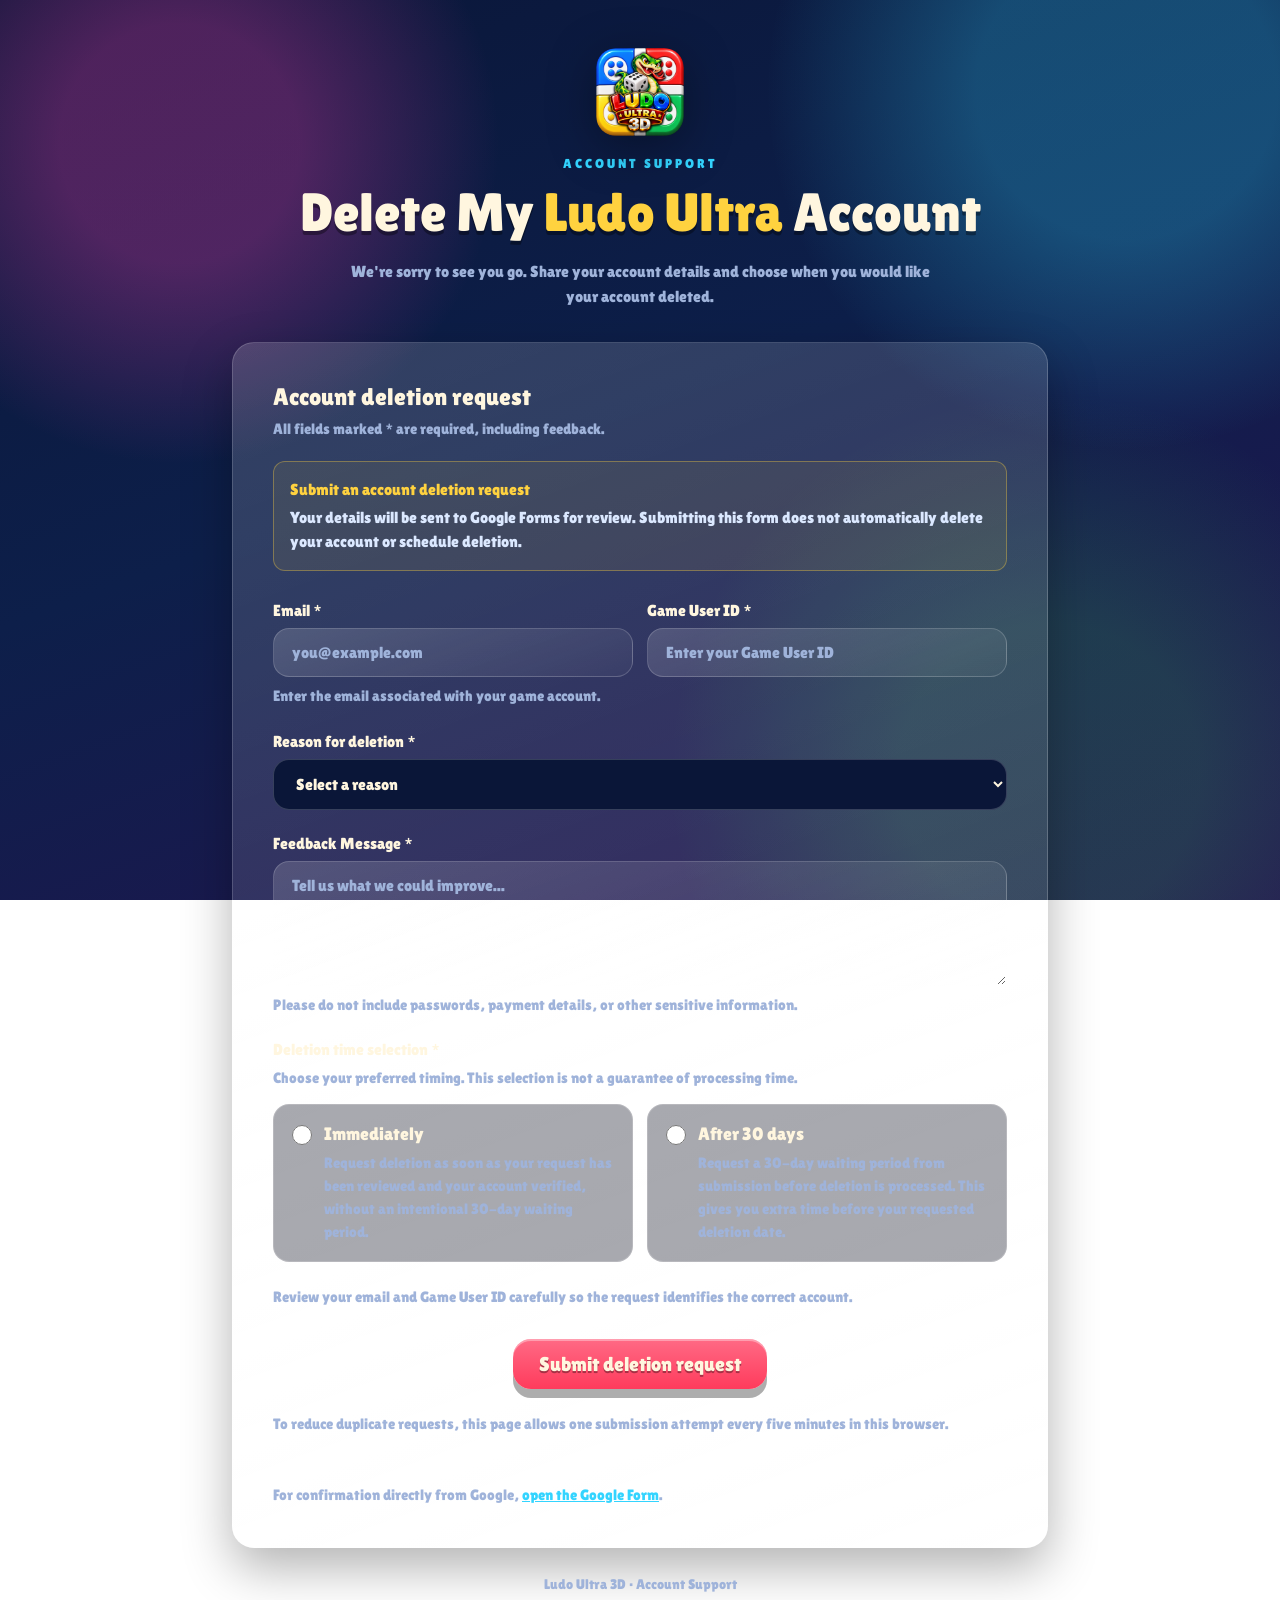
==== delete-account.html @ 0983fdbd "make Delete Account Form and Update Item Descriptions" ====
<!DOCTYPE html>
<html lang="en">
<head>
    <meta charset="UTF-8">
    <meta name="viewport" content="width=device-width, initial-scale=1.0">
    <meta name="description" content="Request deletion of your Ludo Ultra account.">
    <meta name="theme-color" content="#0a1638">
    <title>Delete My Ludo Ultra Account</title>
    <link rel="icon" type="image/png" href="assets/images/Ludo%20Ultra%20App%20Icon%20512.png">
    <link rel="stylesheet" href="styles.css">
</head>
<body class="account-deletion-page">
    <main class="container deletion-container">
        <header class="deletion-header">
            <img src="assets/images/Ludo%20Ultra%20App%20Icon%20512.png" width="88" height="88" alt="Ludo Ultra 3D">
            <p class="deletion-eyebrow">ACCOUNT SUPPORT</p>
            <h1>Delete My <span>Ludo Ultra</span> Account</h1>
            <p>We're sorry to see you go. Share your account details and choose when you would like your account deleted.</p>
        </header>

        <section class="deletion-panel" aria-labelledby="deletionFormTitle">
            <h2 id="deletionFormTitle">Account deletion request</h2>
            <p class="deletion-help">All fields marked * are required, including feedback.</p>
            <div class="deletion-notice" id="deletionNotice">
                <strong>Submit an account deletion request</strong>
                <p>Your details will be sent to Google Forms for review. Submitting this form does not automatically delete your account or schedule deletion.</p>
            </div>

            <form class="feedback-form deletion-form" id="deletionForm" aria-describedby="deletionNotice">
                <div class="form-row">
                    <div class="deletion-field">
                        <label for="deletionEmail">Email *</label>
                        <input id="deletionEmail" name="email" type="email" autocomplete="email" placeholder="you@example.com" aria-describedby="emailHelp" required>
                        <small id="emailHelp">Enter the email associated with your game account.</small>
                    </div>
                    <div class="deletion-field">
                        <label for="gameUserId">Game User ID *</label>
                        <input id="gameUserId" name="gameUserId" type="text" autocomplete="off" spellcheck="false" placeholder="Enter your Game User ID" required>
                    </div>
                </div>

                <div class="deletion-field">
                    <label for="deletionReason">Reason for deletion *</label>
                    <select id="deletionReason" name="reason" required>
                        <option value="" disabled selected>Select a reason</option>
                        <option>I no longer play the game</option>
                        <option>I want to reduce my gaming time</option>
                        <option>I have privacy or data concerns</option>
                        <option>I experienced technical issues or bugs</option>
                        <option>I am not satisfied with the gameplay</option>
                        <option>I had a negative multiplayer experience</option>
                        <option>I have a duplicate or unused account</option>
                        <option>I want to start fresh</option>
                        <option value="other">Other — write your own reason</option>
                        <option>Prefer not to say</option>
                    </select>
                </div>

                <div class="deletion-field">
                    <label for="deletionFeedback">Feedback Message *</label>
                    <textarea id="deletionFeedback" name="feedback" rows="5" maxlength="5000" placeholder="Tell us what we could improve..." aria-describedby="feedbackHelp" required></textarea>
                    <small id="feedbackHelp">Please do not include passwords, payment details, or other sensitive information.</small>
                </div>

                <div class="deletion-field" id="customReasonField" hidden>
                    <label for="customReason">Your reason *</label>
                    <textarea id="customReason" name="customReason" rows="3" maxlength="2000" placeholder="Tell us your reason for deletion" disabled></textarea>
                </div>

                <fieldset class="deletion-timing">
                    <legend>Deletion time selection *</legend>
                    <p class="deletion-help" id="timingHelp">Choose your preferred timing. This selection is not a guarantee of processing time.</p>
                    <div class="deletion-options">
                        <label class="deletion-option">
                            <input type="radio" name="deletionTiming" value="immediately" aria-describedby="timingHelp immediatelyHelp" required>
                            <span><strong>Immediately</strong><span id="immediatelyHelp">Request deletion as soon as your request has been reviewed and your account verified, without an intentional 30-day waiting period.</span></span>
                        </label>
                        <label class="deletion-option">
                            <input type="radio" name="deletionTiming" value="after-30-days" aria-describedby="timingHelp thirtyDaysHelp" required>
                            <span><strong>After 30 days</strong><span id="thirtyDaysHelp">Request a 30-day waiting period from submission before deletion is processed. This gives you extra time before your requested deletion date.</span></span>
                        </label>
                    </div>
                </fieldset>

                <p class="deletion-help">Review your email and Game User ID carefully so the request identifies the correct account.</p>
                <button class="dice-btn" type="submit" aria-describedby="deletionCooldown" disabled>Submit deletion request</button>
                <p class="deletion-help" id="deletionCooldown"></p>
                <p class="deletion-help" id="deletionStatus" role="status" aria-live="polite"></p>
                <p class="deletion-help">For confirmation directly from Google, <a href="https://docs.google.com/forms/d/e/1FAIpQLSffWVVOygSy-FsRCO3yV0xfUbNnQyt8HEnCUaLh7qdrIJ4buQ/viewform" target="_blank" rel="noopener noreferrer">open the Google Form</a>.</p>
                <noscript><p class="deletion-help">Enable JavaScript to submit here, or use the Google Form link above.</p></noscript>
            </form>
        </section>
        <footer class="deletion-footer">Ludo Ultra 3D · Account Support</footer>
    </main>
    <script src="delete-account.js"></script>
</body>
</html>
---- styles.css ----
/* ============================================================
   LUDO ULTRA 3D — TOY-ARCADE REDESIGN
   Glossy toy-3D look pulled straight from the game art:
   chunky multicolor type, wood/neon glows, hard offsets,
   deep-navy gloss.
   ============================================================ */

@font-face {
    font-family: 'Lilita One';
    src: url('assets/Fonts/Lilita_One/LilitaOne-Regular.ttf') format('truetype');
    font-weight: 100;
    font-style: normal;
    font-display: swap;
}

/* ---------- Variables ---------- */
:root {
    --bg-deep: #0a1638;
    --bg-deep-2: #0d1f4a;
    --ink: #060b1c;

    --red: #ff3b5c;
    --green: #3ddc5a;
    --yellow: #ffd23f;
    --blue: #2ea8ff;
    --gold: #ffcf3f;
    --magenta: #ff3fb4;
    --cyan: #33d4ff;
    --cream: #fff6df;

    --text: #dbe8ff;
    --text-dim: #9fb3da;

    --glass: linear-gradient(160deg, rgba(255, 255, 255, 0.16), rgba(255, 255, 255, 0.04));
    --glass-border: rgba(255, 255, 255, 0.18);
    --toy-shadow: 0 9px 0 rgba(0, 0, 0, 0.32);
    --r-lg: 22px;
    --r-md: 16px;
    --r-sm: 12px;

    --font: 'Lilita One', 'Trebuchet MS', 'Segoe UI', sans-serif;
}

/* ---------- Reset ---------- */
* {
    margin: 0;
    padding: 0;
    box-sizing: border-box;
    font-family: inherit;
    font-weight: 100;
}
*::before,
*::after {
    font-family: inherit;
    font-weight: inherit;
}
html {
    scroll-behavior: smooth;
}
img {
    max-width: 100%;
    display: block;
}
button {
    font: inherit;
    cursor: pointer;
    border: none;
}
a {
    color: inherit;
    text-decoration: none;
}

body {
    font-family: var(--font);
    color: var(--text);
    background:
        radial-gradient(circle at 14% 16%, rgba(255, 63, 180, 0.28) 0 120px, transparent 320px),
        radial-gradient(circle at 88% 10%, rgba(51, 212, 255, 0.26) 0 150px, transparent 360px),
        radial-gradient(circle at 82% 86%, rgba(61, 220, 90, 0.18) 0 150px, transparent 380px),
        linear-gradient(160deg, var(--bg-deep) 0%, var(--bg-deep-2) 46%, #241452 100%);
    background-attachment: fixed;
    overflow-x: hidden;
    min-height: 100vh;
    -webkit-font-smoothing: antialiased;
}

.container {
    width: 100%;
    max-width: 1180px;
    margin-inline: auto;
    padding-inline: 22px;
}

/* ---------- Reveal ---------- */
[data-reveal] {
    opacity: 0;
    transform: translateY(22px);
    transition: opacity 0.7s ease, transform 0.7s cubic-bezier(0.2, 0.8, 0.2, 1);
}
[data-reveal].in {
    opacity: 1;
    transform: none;
}

/* ============================================================
   TICKER
   ============================================================ */
.ticker {
    background: linear-gradient(90deg, var(--red), var(--yellow) 30%, var(--green) 60%, var(--blue));
    color: var(--ink);
    overflow: hidden;
    padding: 7px 0;
    position: relative;
    z-index: 60;
    box-shadow: 0 3px 12px rgba(0, 0, 0, 0.4);
}
.ticker-track {
    display: inline-flex;
    white-space: nowrap;
    animation: ticker 26s linear infinite;
}
.ticker-track span {
    padding-inline: 14px;
    letter-spacing: 0.5px;
    text-shadow: 0 1px 0 rgba(255, 255, 255, 0.35);
}
@keyframes ticker {
    to {
        transform: translateX(-50%);
    }
}

/* ============================================================
   NAVBAR
   ============================================================ */
.navbar {
    position: sticky;
    top: 0;
    z-index: 50;
    transition: background 0.3s ease, box-shadow 0.3s ease;
    background: transparent;
}
.navbar.scrolled {
    background: rgba(6, 11, 28, 0.9);
    backdrop-filter: blur(10px);
    box-shadow: 0 6px 24px rgba(0, 0, 0, 0.45);
}
.nav-container {
    max-width: 1180px;
    margin-inline: auto;
    padding: 14px 22px;
    display: flex;
    align-items: center;
    justify-content: space-between;
    gap: 18px;
}
.logo {
    display: flex;
    align-items: center;
    gap: 10px;
}
.logo-img {
    width: 40px;
    height: 40px;
    border-radius: 10px;
    box-shadow: 0 4px 10px rgba(0, 0, 0, 0.4);
}
.logo-text {
    font-size: 1.35rem;
    color: var(--cream);
    text-shadow: 0 2px 0 rgba(0, 0, 0, 0.4);
}
.logo-text b {
    color: var(--yellow);
    font-weight: 100;
}
.nav-links {
    display: flex;
    align-items: center;
    gap: 6px;
    list-style: none;
}
.nav-links a {
    padding: 9px 16px;
    border-radius: 999px;
    color: var(--text);
    transition: background 0.2s ease, color 0.2s ease;
}
.nav-links a:hover {
    background: rgba(255, 255, 255, 0.1);
    color: #fff;
}
.nav-cta {
    background: linear-gradient(180deg, var(--yellow), #ffb020);
    color: var(--ink) !important;
    box-shadow: var(--toy-shadow);
    text-shadow: 0 1px 0 rgba(255, 255, 255, 0.4);
}
.nav-cta:hover {
    background: linear-gradient(180deg, #ffe07a, var(--yellow)) !important;
    transform: translateY(-1px);
}

.menu-toggle {
    display: none;
    flex-direction: column;
    gap: 5px;
    background: rgba(255, 255, 255, 0.08);
    padding: 11px;
    border-radius: 12px;
}
.menu-toggle span {
    width: 24px;
    height: 3px;
    background: var(--cream);
    border-radius: 3px;
    transition: transform 0.25s ease, opacity 0.25s ease;
}

/* ============================================================
   HERO
   ============================================================ */
.hero {
    position: relative;
    padding: 72px 22px 70px;
    text-align: center;
    overflow: hidden;
}
.hero-inner {
    max-width: 900px;
    margin-inline: auto;
    position: relative;
    z-index: 2;
}
.hero-kicker {
    display: inline-block;
    background: rgba(51, 212, 255, 0.16);
    border: 1px solid rgba(51, 212, 255, 0.4);
    color: var(--cyan);
    padding: 6px 16px;
    border-radius: 999px;
    letter-spacing: 1px;
    margin-bottom: 18px;
}

/* Hero lockup — matches the app icon wordmark:
   LUDO (rainbow chunky) / ULTRA (red banner, gold trim, stars) / 3D (chrome) */
.hero-lockup {
    display: flex;
    flex-direction: column;
    align-items: center;
    gap: 6px;
    width: fit-content;
    margin: 0 auto 16px;
}
.lockup-ludo {
    display: flex;
    gap: 4px;
    font-size: clamp(4rem, 15vw, 9rem);
    line-height: 0.9;
}
.lockup-ludo .ch {
    display: inline-block;
    animation: bob 3.4s ease-in-out infinite;
    text-shadow:
        0 4px 0 rgba(0, 0, 0, 0.55),
        0 0 30px currentColor,
        0 -2px 0 rgba(255, 255, 255, 0.25);
}
.lockup-ludo .ch:nth-child(2n) {
    transform: translateY(-5px) rotate(-2deg);
    animation-delay: 0.25s;
}
@keyframes bob {
    0%, 100% { translate: 0 0; }
    50% { translate: 0 -8px; }
}
.ch { font-weight: 100; }
.ch.c1 { color: #ff3b5c; }
.ch.c2 { color: #ffcf3f; }
.ch.c3 { color: #3ddc5a; }
.ch.c4 { color: #2ea8ff; }
.ch.c5 { color: var(--cream); }

.lockup-ultra {
    display: inline-flex;
    align-items: center;
    gap: 10px;
    background: linear-gradient(180deg, #e01f3c, #8f0f24);
    border: 2px solid var(--gold);
    border-radius: 999px;
    padding: 4px 26px;
    box-shadow: var(--toy-shadow), inset 0 2px 0 rgba(255, 255, 255, 0.3), 0 0 24px rgba(224, 31, 60, 0.5);
}
.lockup-ultra b {
    font-size: clamp(1.2rem, 4vw, 2.1rem);
    color: var(--gold);
    letter-spacing: 6px;
    text-shadow: 0 2px 0 rgba(0, 0, 0, 0.45), 0 0 14px rgba(255, 207, 63, 0.6);
}
.lockup-ultra i {
    font-style: normal;
    font-size: 0.7em;
    color: var(--cream);
    text-shadow: 0 1px 0 rgba(0, 0, 0, 0.4);
}
.lockup-3d {
    font-size: clamp(1.6rem, 5.5vw, 3rem);
    letter-spacing: 8px;
    background: linear-gradient(180deg, #ffffff 10%, #cfd8e8 45%, #7f8aa3 60%, #dfe6f2 85%);
    -webkit-background-clip: text;
    background-clip: text;
    -webkit-text-fill-color: transparent;
    filter: drop-shadow(0 3px 2px rgba(0, 0, 0, 0.55));
}

.hero-tagline {
    font-size: clamp(1.5rem, 4.5vw, 2.6rem);
    color: var(--cream);
    text-shadow: 0 3px 0 rgba(0, 0, 0, 0.45);
    margin-bottom: 12px;
}
.hero-tagline b {
    color: var(--yellow);
    font-weight: 100;
}
.hero-sub {
    color: var(--text-dim);
    max-width: 520px;
    margin: 0 auto 30px;
    line-height: 1.6;
}

/* Video stage */
.hero-stage {
    position: relative;
    max-width: 680px;
    margin: 0 auto 30px;
    border-radius: 28px;
    padding: 10px;
    background: var(--glass);
    border: 1px solid var(--glass-border);
    box-shadow: 0 26px 60px rgba(0, 0, 0, 0.55), inset 0 2px 0 rgba(255, 255, 255, 0.25);
}
.hero-stage::before {
    content: "";
    position: absolute;
    inset: -30px;
    background: radial-gradient(circle, rgba(51, 212, 255, 0.4), transparent 68%);
    z-index: -1;
    filter: blur(8px);
}
.hero-video {
    width: 100%;
    aspect-ratio: 16 / 9;
    object-fit: cover;
    border-radius: 20px;
    display: block;
    background: var(--bg-deep);
}

/* CTA dice buttons */
.hero-ctas {
    display: flex;
    gap: 16px;
    justify-content: center;
    flex-wrap: wrap;
}
.dice-btn {
    position: relative;
    display: inline-flex;
    align-items: center;
    gap: 10px;
    font-size: 1.25rem;
    padding: 14px 26px;
    border-radius: 18px;
    background: linear-gradient(180deg, #ff6a85, var(--red));
    color: var(--cream);
    text-shadow: 0 2px 0 rgba(0, 0, 0, 0.35);
    box-shadow: var(--toy-shadow), inset 0 2px 0 rgba(255, 255, 255, 0.35);
    transition: transform 0.15s ease, filter 0.2s ease;
}
.dice-btn:hover {
    filter: brightness(1.08);
    transform: translateY(-2px);
}
.dice-btn:active {
    transform: translateY(2px);
    box-shadow: 0 4px 0 rgba(0, 0, 0, 0.32);
}
.dice-btn.ghost {
    background: linear-gradient(180deg, rgba(255, 255, 255, 0.22), rgba(255, 255, 255, 0.06));
    border: 2px solid rgba(255, 255, 255, 0.4);
    box-shadow: var(--toy-shadow);
}
.hero-note {
    margin-top: 22px;
    color: var(--text-dim);
    letter-spacing: 0.5px;
}

/* Floating tokens */
.hero-tokens {
    position: absolute;
    inset: 0;
    z-index: 1;
    pointer-events: none;
}
.hero-tokens .float {
    position: absolute;
    width: clamp(46px, 7vw, 84px);
    opacity: 0.9;
    filter: drop-shadow(0 10px 14px rgba(0, 0, 0, 0.5));
    animation: floaty 6s ease-in-out infinite;
}
.hero-tokens .f1 { top: 14%; left: 8%; animation-delay: 0s; }
.hero-tokens .f2 { top: 22%; right: 9%; animation-delay: 1.2s; }
.hero-tokens .f3 { bottom: 18%; left: 12%; animation-delay: 2s; }
.hero-tokens .f4 { bottom: 14%; right: 13%; animation-delay: 0.6s; }
@keyframes floaty {
    0%, 100% { transform: translateY(0) rotate(-6deg); }
    50% { transform: translateY(-22px) rotate(8deg); }
}

/* ============================================================
   SECTION HEADINGS
   ============================================================ */
.chunky {
    font-size: clamp(2.4rem, 7vw, 4rem);
    color: var(--cream);
    text-shadow: 0 4px 0 rgba(0, 0, 0, 0.4);
    letter-spacing: 2px;
    text-align: center;
}
.chunky .ch { text-shadow: 0 3px 0 rgba(0, 0, 0, 0.45), 0 0 24px currentColor; }
.section-sub {
    text-align: center;
    color: var(--text-dim);
    max-width: 560px;
    margin: 14px auto 0;
    line-height: 1.6;
}

/* ============================================================
   ICON WATERMARK — sticky desktop only, dynamic position
   Starts top-right, moves to bottom-right on scroll
   ============================================================ */
.icon-watermark {
    position: fixed;
    top: 90px;
    right: 26px;
    z-index: 30;
    cursor: pointer;
    border-radius: 24px;
    opacity: 0.85;
    display: none;
    transition: top 1.2s cubic-bezier(0.25, 0.46, 0.45, 0.94), bottom 1.2s cubic-bezier(0.25, 0.46, 0.45, 0.94);
}
.icon-watermark:hover,
.icon-watermark:focus-visible {
    opacity: 1;
}
.icon-watermark:focus-visible {
    outline: 3px solid var(--cyan);
    outline-offset: 6px;
}
.icon-watermark img {
    width: 135px;
    height: 135px;
    border-radius: 24px;
    filter: drop-shadow(0 12px 32px rgba(0, 0, 0, 0.6));
    animation: watermark-float 4s ease-in-out infinite;
}
@keyframes watermark-float {
    0%, 100% { translate: 0 0; }
    50% { translate: 0 -12px; }
}
.icon-watermark.scrolled {
    top: auto;
    bottom: 26px;
}

@media (min-width: 1260px) {
    .icon-watermark { display: block; }
}

/* ============================================================
   THE BOARD — sticky board + rooms
   ============================================================ */
.board-journey {
    padding: 60px 0 40px;
}
.journey-head {
    max-width: 1180px;
    margin: 0 auto 40px;
    padding-inline: 22px;
    text-align: center;
}
.journey {
    max-width: 1320px;
    margin-inline: auto;
    padding-inline: 22px;
    display: grid;
    grid-template-columns: minmax(300px, 400px) 1fr;
    gap: 40px;
    align-items: start;
}

.board-sticky {
    position: sticky;
    top: 90px;
    text-align: center;
}
.board {
    position: relative;
    width: 100%;
    max-width: 360px;
    aspect-ratio: 1;
    margin: 0 auto;
    border-radius: 26px;
    background: var(--glass);
    border: 1px solid var(--glass-border);
    box-shadow: 0 20px 50px rgba(0, 0, 0, 0.5), inset 0 2px 0 rgba(255, 255, 255, 0.25);
    overflow: hidden;
}
/* cross arms */
.cross-h,
.cross-v {
    position: absolute;
    background:
        linear-gradient(rgba(255, 255, 255, 0.06), rgba(255, 255, 255, 0.06)) 0 0 / 25% 25%,
        repeating-linear-gradient(90deg, transparent 0 24%, rgba(0, 0, 0, 0.12) 24% 25%);
    background-color: #eaf1ff;
    box-shadow: inset 0 0 0 4px rgba(0, 0, 0, 0.08);
}
.cross-h {
    top: 38%;
    left: 30%;
    width: 40%;
    height: 24%;
    border-radius: 10px;
}
.cross-v {
    left: 38%;
    top: 28%;
    width: 24%;
    height: 44%;
    border-radius: 10px;
}
/* colored homes in the four corners */
.home {
    position: absolute;
    width: 26%;
    height: 26%;
    border-radius: 14px;
    box-shadow: var(--toy-shadow), inset 0 2px 0 rgba(255, 255, 255, 0.4);
}
.home.tl { top: 12%; left: 12%; }
.home.tr { top: 12%; right: 12%; }
.home.bl { bottom: 12%; left: 12%; }
.home.br { bottom: 12%; right: 12%; }
.home-g { background: linear-gradient(150deg, #57e878, #1fae4a); }
.home-r { background: linear-gradient(150deg, #ff6b84, #d81a3a); }
.home-b { background: linear-gradient(150deg, #5cb6ff, #1270d8); }
.home-y { background: linear-gradient(150deg, #ffe072, #f5a800); }
.center-goal {
    position: absolute;
    top: 50%;
    left: 50%;
    transform: translate(-50%, -50%);
    width: 24%;
    height: 24%;
    border-radius: 12px;
    background: radial-gradient(circle at 40% 30%, #fff, var(--gold));
    box-shadow: var(--toy-shadow), inset 0 -3px 6px rgba(0, 0, 0, 0.25);
    display: grid;
    place-items: center;
    z-index: 3;
}
.center-goal span {
    color: var(--ink);
    font-size: 0.7rem;
    letter-spacing: 1px;
}
/* traveling token */
.token {
    position: absolute;
    top: 50%;
    left: 50%;
    width: 20px;
    height: 20px;
    margin: -10px 0 0 -10px;
    border-radius: 6px;
    background: radial-gradient(circle at 35% 30%, #fff, var(--magenta));
    box-shadow: 0 0 16px var(--magenta), var(--toy-shadow);
    z-index: 4;
    transition: top 0.9s cubic-bezier(0.34, 1.56, 0.64, 1), left 0.9s cubic-bezier(0.34, 1.56, 0.64, 1);
}
.board[data-pos="tl"] .token { top: 25%; left: 25%; }
.board[data-pos="tr"] .token { top: 25%; left: 75%; }
.board[data-pos="bl"] .token { top: 75%; left: 25%; }
.board[data-pos="br"] .token { top: 75%; left: 75%; }
.board[data-pos="c"] .token { top: 50%; left: 50%; }
.board-hint {
    margin-top: 14px;
    color: var(--text-dim);
    font-size: 0.95rem;
    max-width: 260px;
}

/* Rooms */
.rooms {
    display: flex;
    flex-direction: column;
    gap: 24px;
}
.room {
    position: relative;
    background: var(--glass);
    border: 1px solid var(--glass-border);
    border-radius: 26px;
    padding: 30px;
    min-height: 320px;
    box-shadow: 0 18px 40px rgba(0, 0, 0, 0.35);
    overflow: hidden;
}
.room::before {
    content: "";
    position: absolute;
    top: 0;
    left: 0;
    width: 100%;
    height: 6px;
}
.room-green::before { background: var(--green); }
.room-red::before { background: var(--red); }
.room-blue::before { background: var(--blue); }
.room-yellow::before { background: var(--yellow); }

.room-chip {
    display: inline-flex;
    align-items: center;
    gap: 8px;
    padding: 6px 14px;
    border-radius: 999px;
    background: rgba(0, 0, 0, 0.25);
    font-size: 0.85rem;
    letter-spacing: 1px;
    color: var(--cream);
    margin-bottom: 18px;
}
.room-chip i {
    width: 10px;
    height: 10px;
    border-radius: 50%;
}
.room-green .room-chip i { background: var(--green); }
.room-red .room-chip i { background: var(--red); }
.room-blue .room-chip i { background: var(--blue); }
.room-yellow .room-chip i { background: var(--yellow); }

.room h3 {
    font-size: clamp(1.5rem, 4vw, 2.2rem);
    color: var(--cream);
    text-shadow: 0 2px 0 rgba(0, 0, 0, 0.4);
    margin-bottom: 8px;
}
.room p {
    color: var(--text-dim);
    line-height: 1.6;
    max-width: 520px;
}
.room-foot {
    margin-top: 18px;
    color: var(--text-dim);
    font-style: italic;
}

/* Board themes grid */
.board-themes {
    display: grid;
    grid-template-columns: repeat(5, 1fr);
    gap: 12px;
    margin-top: 22px;
}
.bt {
    text-align: center;
}
.bt img {
    aspect-ratio: 1;
    object-fit: cover;
    border-radius: 14px;
    background: rgba(0, 0, 0, 0.2);
    box-shadow: var(--toy-shadow), inset 0 1px 0 rgba(255, 255, 255, 0.2);
    transition: transform 0.2s ease;
}
.bt:hover img {
    transform: scale(1.05) rotate(-2deg);
}
.bt figcaption {
    margin-top: 6px;
    font-size: 0.8rem;
    color: var(--text-dim);
}

/* Dice Collection grid — matches .board-themes */
.dice-grid {
    display: grid;
    grid-template-columns: repeat(5, 1fr);
    gap: 12px;
    margin-top: 22px;
}
.dc {
    text-align: center;
}
.dc img {
    aspect-ratio: 1;
    object-fit: cover;
    border-radius: 14px;
    background: rgba(0, 0, 0, 0.2);
    box-shadow: var(--toy-shadow), inset 0 1px 0 rgba(255, 255, 255, 0.2);
    transition: transform 0.2s ease;
}
.dc:hover img {
    transform: scale(1.05) rotate(-2deg);
}
.dc figcaption {
    margin-top: 6px;
    font-size: 0.8rem;
    color: var(--text-dim);
}

/* Environments grid — matches .board-themes */
.env-grid {
    display: grid;
    grid-template-columns: repeat(5, 1fr);
    gap: 12px;
    margin-top: 22px;
}
.ec {
    text-align: center;
}
.ec img {
    aspect-ratio: 4 / 3;
    object-fit: cover;
    border-radius: 14px;
    background: rgba(0, 0, 0, 0.2);
    box-shadow: var(--toy-shadow), inset 0 1px 0 rgba(255, 255, 255, 0.2);
    transition: transform 0.2s ease;
}
.ec:hover img {
    transform: scale(1.05) rotate(-2deg);
}
.ec figcaption {
    margin-top: 6px;
    font-size: 0.8rem;
    color: var(--text-dim);
}

/* Mode grid */
.mode-grid {
    display: grid;
    grid-template-columns: repeat(2, 1fr);
    gap: 14px;
    margin-top: 22px;
}
.mode-card {
    display: flex;
    align-items: center;
    gap: 14px;
    background: rgba(0, 0, 0, 0.22);
    border: 1px solid rgba(255, 255, 255, 0.1);
    border-radius: 16px;
    padding: 14px;
}
.mode-card img {
    width: 54px;
    height: 54px;
    object-fit: cover;
    border-radius: 12px;
    flex: none;
    box-shadow: var(--toy-shadow);
}
.mode-card h4 {
    color: var(--cream);
    font-size: 1.1rem;
    text-shadow: 0 1px 0 rgba(0, 0, 0, 0.4);
}
.mode-card p {
    font-size: 0.9rem;
    margin-top: 2px;
}

/* Token action categories */
.token-category {
    margin-top: 22px;
}
.token-cat-title {
    font-size: 1rem;
    color: var(--cyan);
    text-transform: uppercase;
    letter-spacing: 1px;
    margin-bottom: 14px;
    display: flex;
    align-items: center;
    gap: 8px;
}
.token-cat-title::before {
    content: '';
    width: 24px;
    height: 2px;
    background: var(--cyan);
}

.token-fun {
    display: grid;
    grid-template-columns: repeat(auto-fill, minmax(80px, 1fr));
    gap: 16px;
}
.tf {
    text-align: center;
}
.tf img {
    width: 66px;
    height: 66px;
    object-fit: contain;
    border-radius: 50%;
    background: radial-gradient(circle at 35% 30%, rgba(255, 255, 255, 0.5), rgba(0, 0, 0, 0.25));
    box-shadow: var(--toy-shadow), inset 0 2px 0 rgba(255, 255, 255, 0.4);
    transition: transform 0.25s ease;
}
.tf:hover img {
    transform: translateY(-6px) scale(1.12) rotate(-8deg);
}
.tf figcaption {
    margin-top: 6px;
    font-size: 0.75rem;
    color: var(--text-dim);
    text-transform: capitalize;
}

/* Capture Actions - slightly more aggressive styling */
.token-fun--attack .tf img {
    background: radial-gradient(circle at 35% 30%, rgba(255, 100, 100, 0.4), rgba(80, 0, 0, 0.5));
    box-shadow: var(--toy-shadow), inset 0 2px 0 rgba(255, 150, 150, 0.4), 0 0 16px rgba(255, 60, 60, 0.3);
}
.token-fun--attack .tf:hover img {
    box-shadow: var(--toy-shadow), inset 0 2px 0 rgba(255, 150, 150, 0.4), 0 0 24px rgba(255, 60, 60, 0.5);
}

/* Character items */
.char-items {
    display: flex;
    flex-wrap: wrap;
    gap: 12px;
    margin-top: 22px;
}
.char-items img {
    width: 72px;
    height: 72px;
    object-fit: cover;
    border-radius: 16px;
    background: rgba(0, 0, 0, 0.22);
    box-shadow: var(--toy-shadow), inset 0 1px 0 rgba(255, 255, 255, 0.25);
    transition: transform 0.2s ease;
}
.char-items img:hover {
    transform: scale(1.06) rotate(3deg);
}

/* Home CTA room */
.room-home::before {
    background: linear-gradient(90deg, var(--red), var(--yellow), var(--green), var(--blue));
}
.home-cta {
    text-align: center;
    max-width: 440px;
    margin-inline: auto;
}
.home-cta h3 {
    font-size: 2rem;
}
.home-cta p {
    margin: 10px auto 20px;
}

/* ============================================================
   DOWNLOAD BANNER — behind the sign
   ============================================================ */
.download-banner-section {
    width: 100vw;
    height: 380px;
    margin: 60px calc(-50vw + 50%) 0;
    overflow: hidden;
}
.download-banner-section img {
    width: 100%;
    height: 100%;
    object-fit: cover;
    object-position: center 50%;
}

.download {
    padding: 60px 0;
}
.sign {
    position: relative;
    max-width: 680px;
    margin-inline: auto;
    background: var(--glass);
    border: 1px solid var(--glass-border);
    border-radius: 28px;
    padding: 44px 32px;
    text-align: center;
    box-shadow: 0 22px 50px rgba(0, 0, 0, 0.45), inset 0 2px 0 rgba(255, 255, 255, 0.25);
}

/* ============================================================
   SCREENSHOT PARADE
   ============================================================ */
.screens {
    padding: 60px 0 20px;
}
.screens-head {
    margin-bottom: 30px;
}
.parade {
    display: grid;
    grid-template-columns: repeat(4, 1fr);
    gap: 16px;
    max-width: 1320px;
    margin-inline: auto;
    padding-inline: 22px;
}
.shot {
    position: relative;
    border-radius: 18px;
    overflow: hidden;
    background: var(--glass);
    border: 1px solid var(--glass-border);
    box-shadow: 0 14px 30px rgba(0, 0, 0, 0.4), inset 0 1px 0 rgba(255, 255, 255, 0.2);
    aspect-ratio: 3 / 4;
}
.shot img {
    width: 100%;
    height: 100%;
    object-fit: cover;
    transition: transform 0.5s ease;
}
.shot[role="button"] {
    cursor: zoom-in;
}
.shot:focus-visible {
    outline: 3px solid var(--cyan);
    outline-offset: 4px;
}
.shot:hover img {
    transform: scale(1.06);
}
.shot figcaption {
    position: absolute;
    left: 0;
    right: 0;
    bottom: 0;
    padding: 12px 14px;
    background: linear-gradient(transparent, rgba(6, 11, 28, 0.9));
    color: var(--cream);
    font-size: 0.95rem;
}

.screenshot-viewer {
    position: fixed;
    inset: 0;
    width: 100%;
    max-width: none;
    height: 100vh;
    height: 100dvh;
    max-height: none;
    margin: 0;
    padding: 76px 20px 20px;
    border: 0;
    background: rgba(6, 11, 28, 0.95);
    overflow: hidden;
}
.screenshot-viewer[open] {
    display: flex;
    align-items: center;
    justify-content: center;
}
.screenshot-viewer::backdrop {
    background: rgba(0, 0, 0, 0.85);
}
.screenshot-full {
    width: auto;
    height: auto;
    max-width: 100%;
    max-height: 100%;
    object-fit: contain;
    border-radius: 8px;
    box-shadow: 0 16px 60px rgba(0, 0, 0, 0.5);
}
.screenshot-close {
    position: absolute;
    top: 16px;
    right: 20px;
    width: 44px;
    height: 44px;
    border-radius: 50%;
    border: 1px solid var(--glass-border);
    background: var(--bg-deep);
    color: var(--cream);
    font-size: 2rem;
    line-height: 1;
}
.screenshot-close:hover {
    background: var(--blue);
}
.screenshot-close:focus-visible {
    outline: 3px solid var(--cyan);
    outline-offset: 3px;
}

/* ============================================================
   TRAILERS
   ============================================================ */
.trailers {
    padding: 60px 0;
}
.trailer-wrap {
    margin-top: 30px;
}
.video-wrapper {
    border-radius: 22px;
    overflow: hidden;
    background: #000;
    box-shadow: 0 20px 50px rgba(0, 0, 0, 0.5), inset 0 0 0 2px rgba(255, 255, 255, 0.12);
}
.main-video {
    width: 100%;
    aspect-ratio: 16 / 9;
    display: block;
    background: #000;
}
.trailer-caption {
    text-align: center;
    margin: 18px 0 6px;
}
.trailer-caption h3 {
    color: var(--cream);
    font-size: 1.5rem;
}
.trailer-caption p {
    color: var(--text-dim);
    margin-top: 4px;
}
.trailer-thumbs {
    display: flex;
    flex-wrap: wrap;
    gap: 10px;
    justify-content: center;
    margin-top: 18px;
}
.trailer-thumb {
    display: flex;
    align-items: center;
    gap: 8px;
    padding: 9px 16px;
    border-radius: 999px;
    background: rgba(0, 0, 0, 0.25);
    border: 1px solid rgba(255, 255, 255, 0.14);
    color: var(--text);
    transition: all 0.2s ease;
}
.trailer-thumb .dot {
    width: 9px;
    height: 9px;
    border-radius: 50%;
    background: var(--cyan);
}
.trailer-thumb:hover {
    background: rgba(255, 255, 255, 0.12);
}
.trailer-thumb.active {
    background: linear-gradient(180deg, #ff6a85, var(--red));
    color: var(--cream);
    border-color: transparent;
    box-shadow: var(--toy-shadow);
}
.trailer-thumb.active .dot {
    background: var(--cream);
}

/* ============================================================
   DOWNLOAD SIGN
   ============================================================ */
.download {
    position: relative;
    min-height: 500px;
    display: flex;
    align-items: center;
    justify-content: center;
    padding: 60px 22px;
    overflow: hidden;
}
.sign::before,
.sign::after {
    content: "";
    position: absolute;
    top: -10px;
    width: 34px;
    height: 34px;
    border-radius: 50%;
    background: radial-gradient(circle at 35% 30%, #fff, var(--gold));
    box-shadow: var(--toy-shadow);
}
.sign::before { left: 40px; }
.sign::after { right: 40px; }
.sign h2 {
    font-size: clamp(2rem, 6vw, 3rem);
    color: var(--cream);
    text-shadow: 0 4px 0 rgba(0, 0, 0, 0.4);
}
.sign p {
    color: var(--text-dim);
    margin: 12px 0 26px;
}
.store-buttons {
    display: flex;
    gap: 16px;
    justify-content: center;
    flex-wrap: wrap;
}
.store-btn {
    display: flex;
    flex-direction: column;
    align-items: center;
    min-width: 170px;
    padding: 14px 22px;
    border-radius: 18px;
    background: linear-gradient(180deg, #1a2450, #0d1734);
    border: 1px solid rgba(255, 255, 255, 0.18);
    box-shadow: var(--toy-shadow);
    transition: transform 0.15s ease;
}
.store-btn:hover {
    transform: translateY(-3px);
}
.store-kicker {
    font-size: 0.8rem;
    color: var(--text-dim);
    letter-spacing: 0.5px;
}
.store-name {
    font-size: 1.5rem;
    color: var(--cream);
    text-shadow: 0 2px 0 rgba(0, 0, 0, 0.4);
}
.store-btn.apple .store-name { color: #fff; }
.store-btn.google .store-name { color: var(--cyan); }
.store-note {
    margin-top: 22px;
    color: var(--text-dim);
    font-size: 0.9rem;
}

/* ============================================================
   JOIN OUR COMMUNITY
   ============================================================ */
.community {
    padding: 60px 0;
}
.community-grid {
    margin-top: 30px;
    display: grid;
    grid-template-columns: repeat(4, 1fr);
    gap: 18px;
}
.community-card {
    display: flex;
    flex-direction: column;
    align-items: center;
    gap: 12px;
    padding: 24px 18px;
    border-radius: 20px;
    background: var(--glass);
    border: 1px solid var(--glass-border);
    text-align: center;
    text-decoration: none;
    transition: all 0.25s ease;
    box-shadow: 0 12px 28px rgba(0, 0, 0, 0.35), inset 0 1px 0 rgba(255, 255, 255, 0.18);
}
.community-card:hover {
    transform: translateY(-6px);
    background: linear-gradient(160deg, rgba(51, 212, 255, 0.15), rgba(255, 63, 180, 0.1));
    box-shadow: 0 18px 36px rgba(0, 0, 0, 0.4), inset 0 2px 0 rgba(255, 255, 255, 0.25);
}
.community-icon {
    width: 64px;
    height: 64px;
    display: flex;
    align-items: center;
    justify-content: center;
    border-radius: 16px;
    background: rgba(0, 0, 0, 0.25);
    color: var(--cyan);
    transition: all 0.25s ease;
}
.community-card:hover .community-icon {
    background: linear-gradient(135deg, var(--cyan), var(--magenta));
    color: var(--cream);
    transform: scale(1.1) rotate(-8deg);
}
.community-icon svg {
    width: 36px;
    height: 36px;
}
.community-card h3 {
    color: var(--cream);
    font-size: 1.15rem;
    text-shadow: 0 1px 0 rgba(0, 0, 0, 0.4);
}
.community-card p {
    color: var(--text-dim);
    font-size: 0.9rem;
    line-height: 1.5;
}
.community-btn {
    display: inline-block;
    margin-top: 6px;
    padding: 8px 14px;
    border-radius: 999px;
    background: rgba(255, 255, 255, 0.1);
    border: 1px solid rgba(255, 255, 255, 0.2);
    color: var(--cyan);
    font-size: 0.85rem;
    font-weight: 100;
    letter-spacing: 0.5px;
    transition: all 0.2s ease;
}
.community-card:hover .community-btn {
    background: var(--cyan);
    color: var(--ink);
    border-color: var(--cyan);
}

/* ============================================================
   FAQ
   ============================================================ */
.faq {
    padding: 60px 0;
}
.faq-grid {
    margin-top: 30px;
    display: grid;
    grid-template-columns: 1fr 1fr;
    gap: 14px;
}
.faq-item {
    background: var(--glass);
    border: 1px solid var(--glass-border);
    border-radius: 16px;
    padding: 4px 18px;
}
.faq-item summary {
    list-style: none;
    cursor: pointer;
    padding: 16px 8px;
    color: var(--cream);
    font-size: 1.15rem;
    display: flex;
    justify-content: space-between;
    align-items: center;
    text-shadow: 0 1px 0 rgba(0, 0, 0, 0.4);
}
.faq-item summary::-webkit-details-marker { display: none; }
.faq-item summary::after {
    content: "+";
    font-size: 1.5rem;
    color: var(--yellow);
    transition: transform 0.25s ease;
}
.faq-item[open] summary::after {
    transform: rotate(45deg);
}
.faq-item p {
    padding: 0 8px 16px;
    color: var(--text-dim);
    line-height: 1.6;
}
.faq-item a {
    color: var(--cyan);
}

/* ============================================================
   FEEDBACK FORM
   ============================================================ */
.feedback {
    padding: 60px 0;
    text-align: center;
}
.feedback-form {
    margin-top: 30px;
    max-width: 600px;
    margin-inline: auto;
    display: flex;
    flex-direction: column;
    gap: 14px;
}
.form-row {
    display: grid;
    grid-template-columns: 1fr 1fr;
    gap: 14px;
}
.feedback-form input,
.feedback-form textarea {
    background: var(--glass);
    border: 1px solid var(--glass-border);
    border-radius: 16px;
    padding: 14px 18px;
    color: var(--cream);
    font-family: var(--font);
    font-size: 1rem;
    transition: border-color 0.2s ease, box-shadow 0.2s ease;
}
.feedback-form input::placeholder,
.feedback-form textarea::placeholder {
    color: var(--text-dim);
}
.feedback-form input:focus,
.feedback-form textarea:focus {
    outline: none;
    border-color: var(--cyan);
    box-shadow: 0 0 0 3px rgba(51, 212, 255, 0.2);
}
.feedback-form textarea {
    resize: vertical;
    min-height: 120px;
}
.feedback-form .dice-btn {
    margin-top: 6px;
    align-self: center;
}
.feedback-note {
    margin-top: 14px;
    font-size: 0.95rem;
}
.feedback-note.ok { color: var(--green); }
.feedback-note.err { color: var(--red); }

/* Standalone account deletion page — scoped to leave the homepage unchanged. */
.account-deletion-page .deletion-container {
    max-width: 860px;
    padding-top: 48px;
    padding-bottom: 24px;
}
.account-deletion-page .deletion-header {
    text-align: center;
    margin-bottom: 32px;
}
.account-deletion-page .deletion-header img {
    margin: 0 auto 20px;
    border-radius: 20px;
    filter: drop-shadow(0 10px 24px rgba(0, 0, 0, 0.35));
}
.account-deletion-page .deletion-eyebrow {
    color: var(--cyan);
    letter-spacing: 3px;
    font-size: 0.8rem;
    margin-bottom: 12px;
}
.account-deletion-page h1 {
    color: var(--cream);
    font-size: clamp(2rem, 5vw, 3.4rem);
    line-height: 1.1;
    text-shadow: 0 4px 0 rgba(0, 0, 0, 0.35);
    margin-bottom: 16px;
}
.account-deletion-page h1 span {
    color: var(--yellow);
}
.account-deletion-page .deletion-header > p:last-child {
    max-width: 580px;
    margin-inline: auto;
    color: var(--text-dim);
    line-height: 1.6;
}
.account-deletion-page .deletion-panel {
    padding: clamp(20px, 4vw, 40px);
    background: var(--glass);
    border: 1px solid var(--glass-border);
    border-radius: var(--r-lg);
    box-shadow: 0 20px 50px rgba(0, 0, 0, 0.3);
}
.account-deletion-page h2 {
    color: var(--cream);
    margin-bottom: 8px;
}
.account-deletion-page .deletion-help,
.account-deletion-page .deletion-field small {
    color: var(--text-dim);
    line-height: 1.5;
    font-size: 0.95rem;
}
.account-deletion-page .deletion-notice {
    margin-top: 20px;
    padding: 16px;
    border: 1px solid rgba(255, 210, 63, 0.35);
    border-radius: var(--r-sm);
    background: rgba(255, 210, 63, 0.08);
    line-height: 1.5;
}
.account-deletion-page .deletion-notice strong {
    display: block;
    color: var(--yellow);
    margin-bottom: 4px;
}
.account-deletion-page .deletion-form {
    max-width: none;
    gap: 24px;
}
.account-deletion-page .deletion-field {
    display: flex;
    flex-direction: column;
    gap: 8px;
    min-width: 0;
}
.account-deletion-page .deletion-field[hidden] {
    display: none;
}
.account-deletion-page .deletion-help a {
    color: var(--cyan);
    text-decoration: underline;
}
.account-deletion-page .deletion-field label,
.account-deletion-page legend {
    color: var(--cream);
}
.account-deletion-page .deletion-field label span {
    color: var(--text-dim);
    font-size: 0.9rem;
}
.account-deletion-page .deletion-field input,
.account-deletion-page .deletion-field textarea,
.account-deletion-page .deletion-field select {
    width: 100%;
    min-width: 0;
}
.account-deletion-page select {
    padding: 14px 18px;
    border: 1px solid var(--glass-border);
    border-radius: 16px;
    background: var(--bg-deep);
    color: var(--cream);
    font: inherit;
    color-scheme: dark;
}
.account-deletion-page select:focus-visible {
    outline: 3px solid var(--cyan);
    outline-offset: 2px;
}
.account-deletion-page .deletion-timing {
    border: 0;
    min-width: 0;
}
.account-deletion-page legend {
    margin-bottom: 8px;
}
.account-deletion-page .deletion-options {
    display: grid;
    grid-template-columns: repeat(2, minmax(0, 1fr));
    gap: 14px;
    margin-top: 14px;
}
.account-deletion-page .deletion-option {
    display: flex;
    align-items: flex-start;
    gap: 12px;
    padding: 18px;
    border: 1px solid var(--glass-border);
    border-radius: var(--r-md);
    background: rgba(6, 11, 28, 0.35);
    cursor: pointer;
}
.account-deletion-page .deletion-option:has(input:checked) {
    border-color: var(--cyan);
    background: rgba(51, 212, 255, 0.1);
}
.account-deletion-page .deletion-option:focus-within {
    outline: 2px solid var(--cyan);
    outline-offset: 3px;
}
.account-deletion-page .deletion-option input {
    flex: 0 0 20px;
    width: 20px;
    height: 20px;
    margin-top: 2px;
    padding: 0;
    accent-color: var(--cyan);
}
.account-deletion-page .deletion-option strong {
    display: block;
    color: var(--cream);
    font-size: 1.15rem;
    margin-bottom: 8px;
}
.account-deletion-page .deletion-option span span {
    display: block;
    color: var(--text-dim);
    font-size: 0.95rem;
    line-height: 1.5;
}
.account-deletion-page .dice-btn:disabled {
    opacity: 0.6;
    cursor: not-allowed;
    transform: none;
    max-width: 100%;
    white-space: normal;
}
.account-deletion-page .deletion-footer {
    margin-top: 28px;
    text-align: center;
    color: var(--text-dim);
    font-size: 0.9rem;
}
@media (max-width: 600px) {
    .account-deletion-page .form-row,
    .account-deletion-page .deletion-options {
        grid-template-columns: 1fr;
    }
}

/* ============================================================
   FOOTER
   ============================================================ */
.footer {
    margin-top: 40px;
    background: rgba(4, 8, 20, 0.7);
    border-top: 1px solid rgba(255, 255, 255, 0.1);
    padding: 40px 0 20px;
}
.footer-grid {
    display: grid;
    grid-template-columns: 2fr 1fr 1fr 1fr;
    gap: 30px;
}
.footer-logo {
    font-size: 1.5rem;
    color: var(--cream);
    text-shadow: 0 2px 0 rgba(0, 0, 0, 0.4);
}
.footer-logo b {
    color: var(--yellow);
    font-weight: 100;
}
.footer-brand p {
    margin-top: 12px;
    color: var(--text-dim);
    max-width: 300px;
    line-height: 1.6;
}
.footer-col h4 {
    color: var(--cream);
    font-size: 1.1rem;
    margin-bottom: 12px;
}
.footer-col ul {
    list-style: none;
}
.footer-col li {
    margin-bottom: 8px;
}
.footer-col a {
    color: var(--text-dim);
    transition: color 0.2s ease;
}
.footer-col a:hover {
    color: var(--cyan);
}
.footer-col p {
    color: var(--text-dim);
}
.footer-bottom {
    margin-top: 30px;
    padding-top: 18px;
    border-top: 1px solid rgba(255, 255, 255, 0.08);
    text-align: center;
    color: var(--text-dim);
    font-size: 0.9rem;
}

/* ============================================================
   RESPONSIVE
   ============================================================ */
@media (max-width: 900px) {
    .menu-toggle { display: flex; }
    .nav-links {
        position: absolute;
        top: 100%;
        left: 0;
        right: 0;
        flex-direction: column;
        align-items: stretch;
        gap: 0;
        background: rgba(6, 11, 28, 0.98);
        backdrop-filter: blur(12px);
        padding: 8px 0;
        box-shadow: 0 12px 30px rgba(0, 0, 0, 0.5);
        transform: scaleY(0);
        transform-origin: top;
        transition: transform 0.25s ease;
    }
    .nav-links.active { transform: scaleY(1); }
    .nav-links a { display: block; padding: 14px 22px; border-radius: 0; }
    .nav-cta { border-radius: 0; text-align: center; }

    .journey {
        grid-template-columns: 1fr;
        gap: 26px;
    }
    .board-sticky {
        position: relative;
        top: 0;
    }
    .board { max-width: 280px; }
    .board-themes { grid-template-columns: repeat(3, 1fr); }
    .dice-grid { grid-template-columns: repeat(3, 1fr); gap: 12px; }
    .env-grid { grid-template-columns: repeat(3, 1fr); gap: 12px; }
    .parade { grid-template-columns: repeat(2, 1fr); }
    .community-grid { grid-template-columns: repeat(2, 1fr); gap: 14px; }
    .faq-grid { grid-template-columns: 1fr; }
    .footer-grid { grid-template-columns: 1fr 1fr; }
    .footer-brand { grid-column: 1 / -1; }
}

@media (max-width: 520px) {
    .lockup-ultra { padding: 3px 16px; gap: 7px; }
    .lockup-ultra b { letter-spacing: 3px; }
    .lockup-3d { letter-spacing: 4px; }
    .lockup-ludo { gap: 2px; }
    .board-themes { grid-template-columns: repeat(2, 1fr); }
    .dice-grid { grid-template-columns: repeat(2, 1fr); gap: 12px; }
    .env-grid { grid-template-columns: repeat(2, 1fr); gap: 12px; }
    .mode-grid { grid-template-columns: 1fr; }
    .parade { grid-template-columns: 1fr; }
    .shot { aspect-ratio: 4 / 3; }
    .community-grid { grid-template-columns: 1fr; gap: 12px; }
    .footer-grid { grid-template-columns: 1fr; }
    .room { padding: 22px; }
    .hero-tokens .f2, .hero-tokens .f4 { display: none; }
    .form-row { grid-template-columns: 1fr; }
}

/* ============================================================
   ITEM DETAIL MODAL
   ============================================================ */
.modal-overlay {
    position: fixed;
    inset: 0;
    background: rgba(0, 0, 0, 0.85);
    backdrop-filter: blur(8px);
    z-index: 10000;
    display: flex;
    align-items: center;
    justify-content: center;
    padding: 24px;
    opacity: 0;
    visibility: hidden;
    transition: opacity 0.3s ease, visibility 0.3s ease;
}
.modal-overlay.active {
    opacity: 1;
    visibility: visible;
}

.modal-container {
    position: relative;
    max-width: 900px;
    width: 100%;
    max-height: 90vh;
    max-height: min(90dvh, calc(100dvh - 48px));
    display: flex;
    flex-direction: column;
    padding-top: 76px;
    background: linear-gradient(160deg, rgba(12, 20, 48, 0.98), rgba(6, 11, 28, 0.98));
    border: 1px solid rgba(51, 212, 255, 0.2);
    border-radius: 24px;
    box-shadow:
        0 32px 80px rgba(0, 0, 0, 0.6),
        0 0 0 1px rgba(255, 255, 255, 0.05) inset,
        0 0 60px rgba(51, 212, 255, 0.1);
    overflow: hidden;
    transform: scale(0.92) translateY(20px);
    transition: transform 0.35s cubic-bezier(0.34, 1.4, 0.64, 1);
}
.modal-overlay.active .modal-container {
    transform: scale(1) translateY(0);
}

.modal-close {
    position: absolute;
    top: 16px;
    right: 16px;
    width: 44px;
    height: 44px;
    border-radius: 50%;
    background: rgba(0, 0, 0, 0.5);
    border: 1px solid rgba(255, 255, 255, 0.1);
    color: var(--cream);
    font-size: 1.5rem;
    line-height: 1;
    display: flex;
    align-items: center;
    justify-content: center;
    cursor: pointer;
    z-index: 10;
    transition: all 0.2s ease;
    backdrop-filter: blur(8px);
}
.modal-close:hover {
    background: rgba(255, 60, 60, 0.3);
    border-color: rgba(255, 60, 60, 0.5);
    transform: rotate(90deg) scale(1.1);
}

.modal-nav {
    position: absolute;
    top: 16px;
    left: 50%;
    transform: translateX(-50%);
    display: flex;
    align-items: center;
    gap: 16px;
    z-index: 10;
    pointer-events: none;
}
.modal-nav button {
    pointer-events: auto;
    width: 44px;
    height: 44px;
    border-radius: 50%;
    background: rgba(51, 212, 255, 0.15);
    border: 1px solid rgba(51, 212, 255, 0.3);
    color: var(--cyan);
    display: flex;
    align-items: center;
    justify-content: center;
    cursor: pointer;
    transition: all 0.2s ease;
    backdrop-filter: blur(8px);
}
.modal-nav button:hover:not(:disabled) {
    background: var(--cyan);
    color: var(--ink);
    transform: scale(1.1);
    box-shadow: 0 0 24px rgba(51, 212, 255, 0.5);
}
.modal-nav button:disabled {
    opacity: 0.3;
    cursor: not-allowed;
}
.modal-nav svg {
    width: 20px;
    height: 20px;
}
.modal-counter {
    color: var(--text-dim);
    font-size: 0.9rem;
    font-variant-numeric: tabular-nums;
    min-width: 70px;
    text-align: center;
}

.modal-content {
    display: grid;
    grid-template-columns: minmax(0, 1.2fr) minmax(0, 1fr);
    gap: 0;
    min-height: 0;
    overflow-y: auto;
    border-top: 1px solid rgba(51, 212, 255, 0.12);
}

.modal-media {
    position: relative;
    display: flex;
    align-items: center;
    justify-content: center;
    min-width: 0;
    height: clamp(280px, 55vh, 480px);
    padding: 36px;
    background:
        radial-gradient(ellipse at center, rgba(51, 212, 255, 0.14), transparent 70%),
        rgba(0, 0, 0, 0.25);
    border-right: 1px solid rgba(51, 212, 255, 0.12);
    overflow: hidden;
}
.modal-media img,
.modal-media video {
    width: 100%;
    height: 100%;
    min-height: 0;
    object-fit: contain;
    object-position: center;
    transition: opacity 0.3s ease;
}
.modal-media img {
    filter: drop-shadow(0 16px 20px rgba(0, 0, 0, 0.35));
}
.modal-media video {
    display: none;
}
.modal-media video.active {
    display: block;
}

/* Portrait video placeholder for mobile */
.modal-video-placeholder {
    width: 100%;
    min-height: 480px;
    background: linear-gradient(160deg, rgba(51, 212, 255, 0.1), rgba(155, 89, 182, 0.1));
    display: flex;
    flex-direction: column;
    align-items: center;
    justify-content: center;
    gap: 16px;
    color: var(--text-dim);
    border: 2px dashed rgba(51, 212, 255, 0.3);
    border-radius: 0;
}
.modal-video-placeholder svg {
    width: 64px;
    height: 64px;
    stroke: var(--cyan);
    opacity: 0.6;
}
.modal-video-placeholder span {
    font-size: 0.9rem;
    text-align: center;
    padding: 0 24px;
}

.modal-info {
    padding: 40px 36px;
    min-width: 0;
    display: flex;
    flex-direction: column;
    justify-content: center;
}

.modal-category {
    display: inline-block;
    align-self: flex-start;
    font-size: 0.7rem;
    text-transform: uppercase;
    letter-spacing: 2px;
    color: var(--cyan);
    background: rgba(51, 212, 255, 0.15);
    padding: 6px 14px;
    border-radius: 100px;
    margin-bottom: 16px;
    border: 1px solid rgba(51, 212, 255, 0.3);
}

.modal-title {
    font-family: 'Orbitron', sans-serif;
    font-size: 2.2rem;
    font-weight: 700;
    color: var(--cream);
    line-height: 1.2;
    margin-bottom: 16px;
    text-shadow: 0 2px 16px rgba(51, 212, 255, 0.3);
}

.modal-description {
    color: var(--text-dim);
    font-size: 1.05rem;
    line-height: 1.7;
    margin-bottom: 24px;
}

.modal-meta {
    display: flex;
    flex-wrap: wrap;
    gap: 10px;
    margin-bottom: 28px;
}
.modal-meta-item {
    display: flex;
    align-items: center;
    gap: 8px;
    background: rgba(255, 255, 255, 0.05);
    border: 1px solid rgba(255, 255, 255, 0.08);
    padding: 8px 14px;
    border-radius: 8px;
    font-size: 0.85rem;
    color: var(--cream);
}
.modal-meta-item svg {
    width: 16px;
    height: 16px;
    stroke: var(--cyan);
}

.modal-gallery {
    display: flex;
    gap: 10px;
    overflow-x: auto;
    padding-bottom: 8px;
    scrollbar-width: thin;
    scrollbar-color: var(--cyan) transparent;
}
.modal-gallery::-webkit-scrollbar {
    height: 6px;
}
.modal-gallery::-webkit-scrollbar-track {
    background: transparent;
}
.modal-gallery::-webkit-scrollbar-thumb {
    background: var(--cyan);
    border-radius: 3px;
}
.modal-gallery-item {
    flex: 0 0 80px;
    height: 80px;
    border-radius: 12px;
    overflow: hidden;
    cursor: pointer;
    border: 2px solid transparent;
    transition: all 0.2s ease;
    background: rgba(0, 0, 0, 0.3);
    position: relative;
}
.modal-gallery-item:hover {
    border-color: var(--cyan);
    transform: scale(1.05);
}
.modal-gallery-item.active {
    border-color: var(--cyan);
    box-shadow: 0 0 16px rgba(51, 212, 255, 0.4);
}
.modal-gallery-item img {
    width: 100%;
    height: 100%;
    padding: 6px;
    object-fit: contain;
    display: block;
}

@media (max-width: 768px) {
    .modal-overlay {
        padding: 12px;
    }
    .modal-container {
        max-height: calc(100vh - 24px);
        max-height: calc(100dvh - 24px);
        padding-top: 64px;
    }
    .modal-content {
        grid-template-columns: 1fr;
    }
    .modal-media {
        height: clamp(220px, 42vh, 360px);
        padding: 24px;
        border-right: 0;
        border-bottom: 1px solid rgba(51, 212, 255, 0.12);
    }
    .modal-info {
        padding: 28px 24px;
    }
    .modal-title {
        font-size: 1.6rem;
    }
    .modal-nav {
        top: 8px;
        left: 16px;
        transform: none;
        gap: 8px;
    }
    .modal-close {
        top: 8px;
        right: 8px;
    }
}

@media (prefers-reduced-motion: reduce) {
    *, *::before, *::after {
        animation: none !important;
        transition: none !important;
    }
    html { scroll-behavior: auto; }
    [data-reveal] { opacity: 1; transform: none; }
}
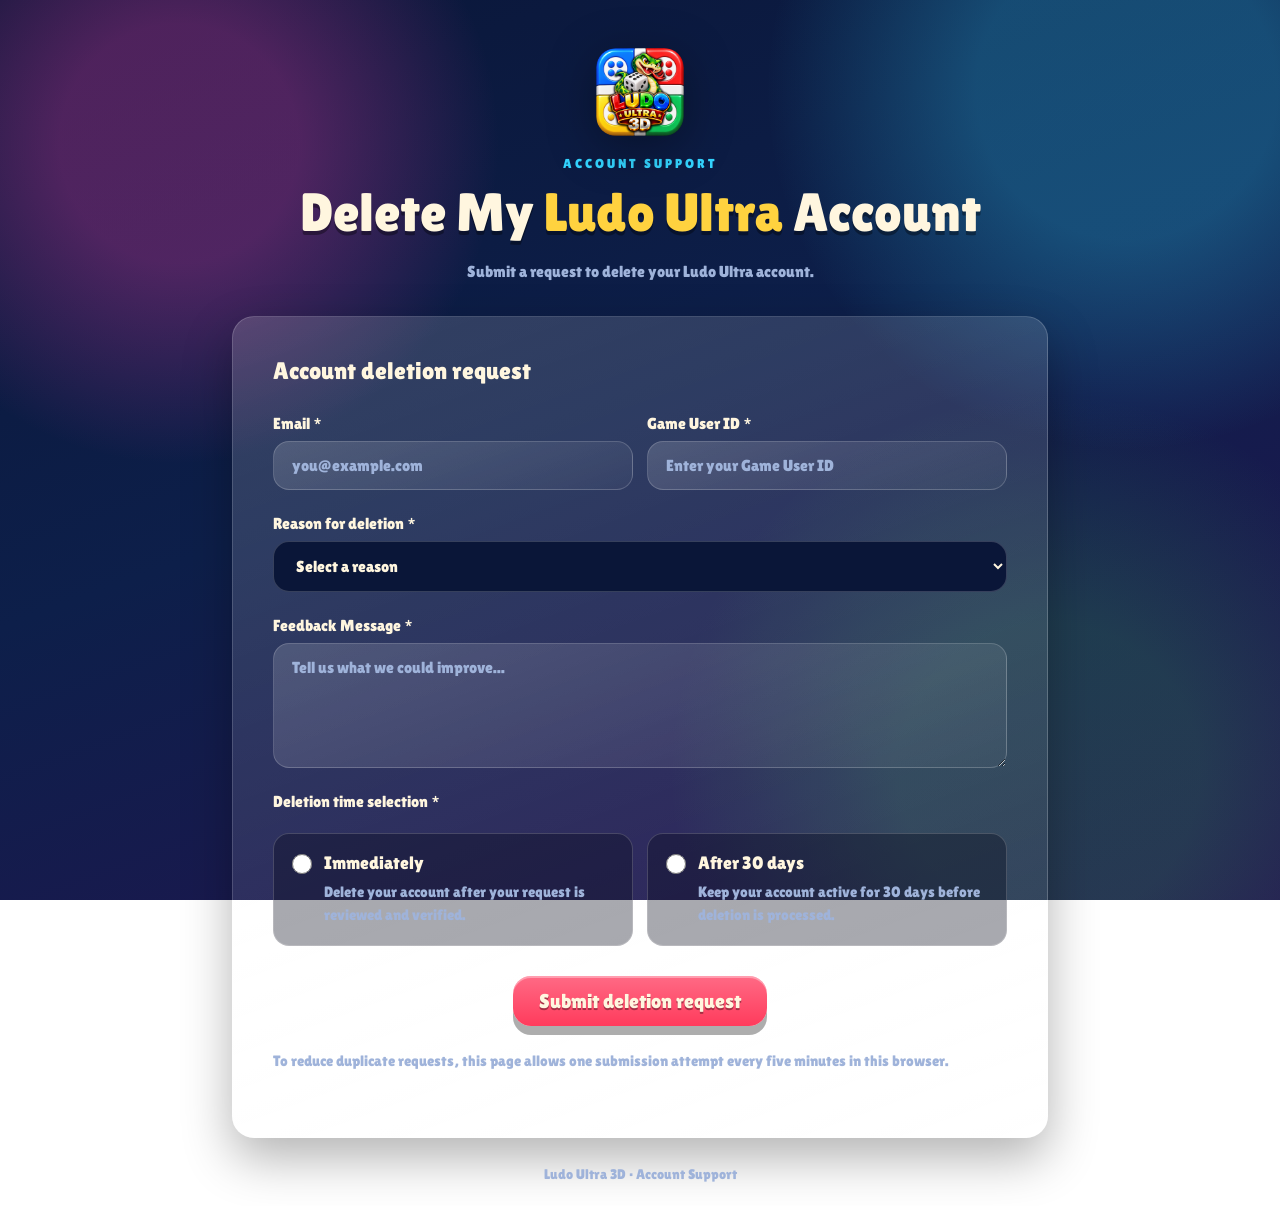
==== commit a12818bd: "Update Delete-account page UI" ====
--- a/delete-account.html
+++ b/delete-account.html
@@ -15,23 +15,17 @@
             <img src="assets/images/Ludo%20Ultra%20App%20Icon%20512.png" width="88" height="88" alt="Ludo Ultra 3D">
             <p class="deletion-eyebrow">ACCOUNT SUPPORT</p>
             <h1>Delete My <span>Ludo Ultra</span> Account</h1>
-            <p>We're sorry to see you go. Share your account details and choose when you would like your account deleted.</p>
+            <p>Submit a request to delete your Ludo Ultra account.</p>
         </header>
 
         <section class="deletion-panel" aria-labelledby="deletionFormTitle">
             <h2 id="deletionFormTitle">Account deletion request</h2>
-            <p class="deletion-help">All fields marked * are required, including feedback.</p>
-            <div class="deletion-notice" id="deletionNotice">
-                <strong>Submit an account deletion request</strong>
-                <p>Your details will be sent to Google Forms for review. Submitting this form does not automatically delete your account or schedule deletion.</p>
-            </div>
 
-            <form class="feedback-form deletion-form" id="deletionForm" aria-describedby="deletionNotice">
+            <form class="feedback-form deletion-form" id="deletionForm">
                 <div class="form-row">
                     <div class="deletion-field">
                         <label for="deletionEmail">Email *</label>
-                        <input id="deletionEmail" name="email" type="email" autocomplete="email" placeholder="you@example.com" aria-describedby="emailHelp" required>
-                        <small id="emailHelp">Enter the email associated with your game account.</small>
+                        <input id="deletionEmail" name="email" type="email" autocomplete="email" placeholder="you@example.com" required>
                     </div>
                     <div class="deletion-field">
                         <label for="gameUserId">Game User ID *</label>
@@ -58,8 +52,7 @@
 
                 <div class="deletion-field">
                     <label for="deletionFeedback">Feedback Message *</label>
-                    <textarea id="deletionFeedback" name="feedback" rows="5" maxlength="5000" placeholder="Tell us what we could improve..." aria-describedby="feedbackHelp" required></textarea>
-                    <small id="feedbackHelp">Please do not include passwords, payment details, or other sensitive information.</small>
+                    <textarea id="deletionFeedback" name="feedback" rows="5" maxlength="5000" placeholder="Tell us what we could improve..." required></textarea>
                 </div>
 
                 <div class="deletion-field" id="customReasonField" hidden>
@@ -69,25 +62,21 @@
 
                 <fieldset class="deletion-timing">
                     <legend>Deletion time selection *</legend>
-                    <p class="deletion-help" id="timingHelp">Choose your preferred timing. This selection is not a guarantee of processing time.</p>
                     <div class="deletion-options">
                         <label class="deletion-option">
-                            <input type="radio" name="deletionTiming" value="immediately" aria-describedby="timingHelp immediatelyHelp" required>
-                            <span><strong>Immediately</strong><span id="immediatelyHelp">Request deletion as soon as your request has been reviewed and your account verified, without an intentional 30-day waiting period.</span></span>
+                            <input type="radio" name="deletionTiming" value="immediately" aria-describedby="immediatelyHelp" required>
+                            <span><strong>Immediately</strong><span id="immediatelyHelp">Delete your account after your request is reviewed and verified.</span></span>
                         </label>
                         <label class="deletion-option">
-                            <input type="radio" name="deletionTiming" value="after-30-days" aria-describedby="timingHelp thirtyDaysHelp" required>
-                            <span><strong>After 30 days</strong><span id="thirtyDaysHelp">Request a 30-day waiting period from submission before deletion is processed. This gives you extra time before your requested deletion date.</span></span>
+                            <input type="radio" name="deletionTiming" value="after-30-days" aria-describedby="thirtyDaysHelp" required>
+                            <span><strong>After 30 days</strong><span id="thirtyDaysHelp">Keep your account active for 30 days before deletion is processed.</span></span>
                         </label>
                     </div>
                 </fieldset>
 
-                <p class="deletion-help">Review your email and Game User ID carefully so the request identifies the correct account.</p>
                 <button class="dice-btn" type="submit" aria-describedby="deletionCooldown" disabled>Submit deletion request</button>
                 <p class="deletion-help" id="deletionCooldown"></p>
                 <p class="deletion-help" id="deletionStatus" role="status" aria-live="polite"></p>
-                <p class="deletion-help">For confirmation directly from Google, <a href="https://docs.google.com/forms/d/e/1FAIpQLSffWVVOygSy-FsRCO3yV0xfUbNnQyt8HEnCUaLh7qdrIJ4buQ/viewform" target="_blank" rel="noopener noreferrer">open the Google Form</a>.</p>
-                <noscript><p class="deletion-help">Enable JavaScript to submit here, or use the Google Form link above.</p></noscript>
             </form>
         </section>
         <footer class="deletion-footer">Ludo Ultra 3D · Account Support</footer>
